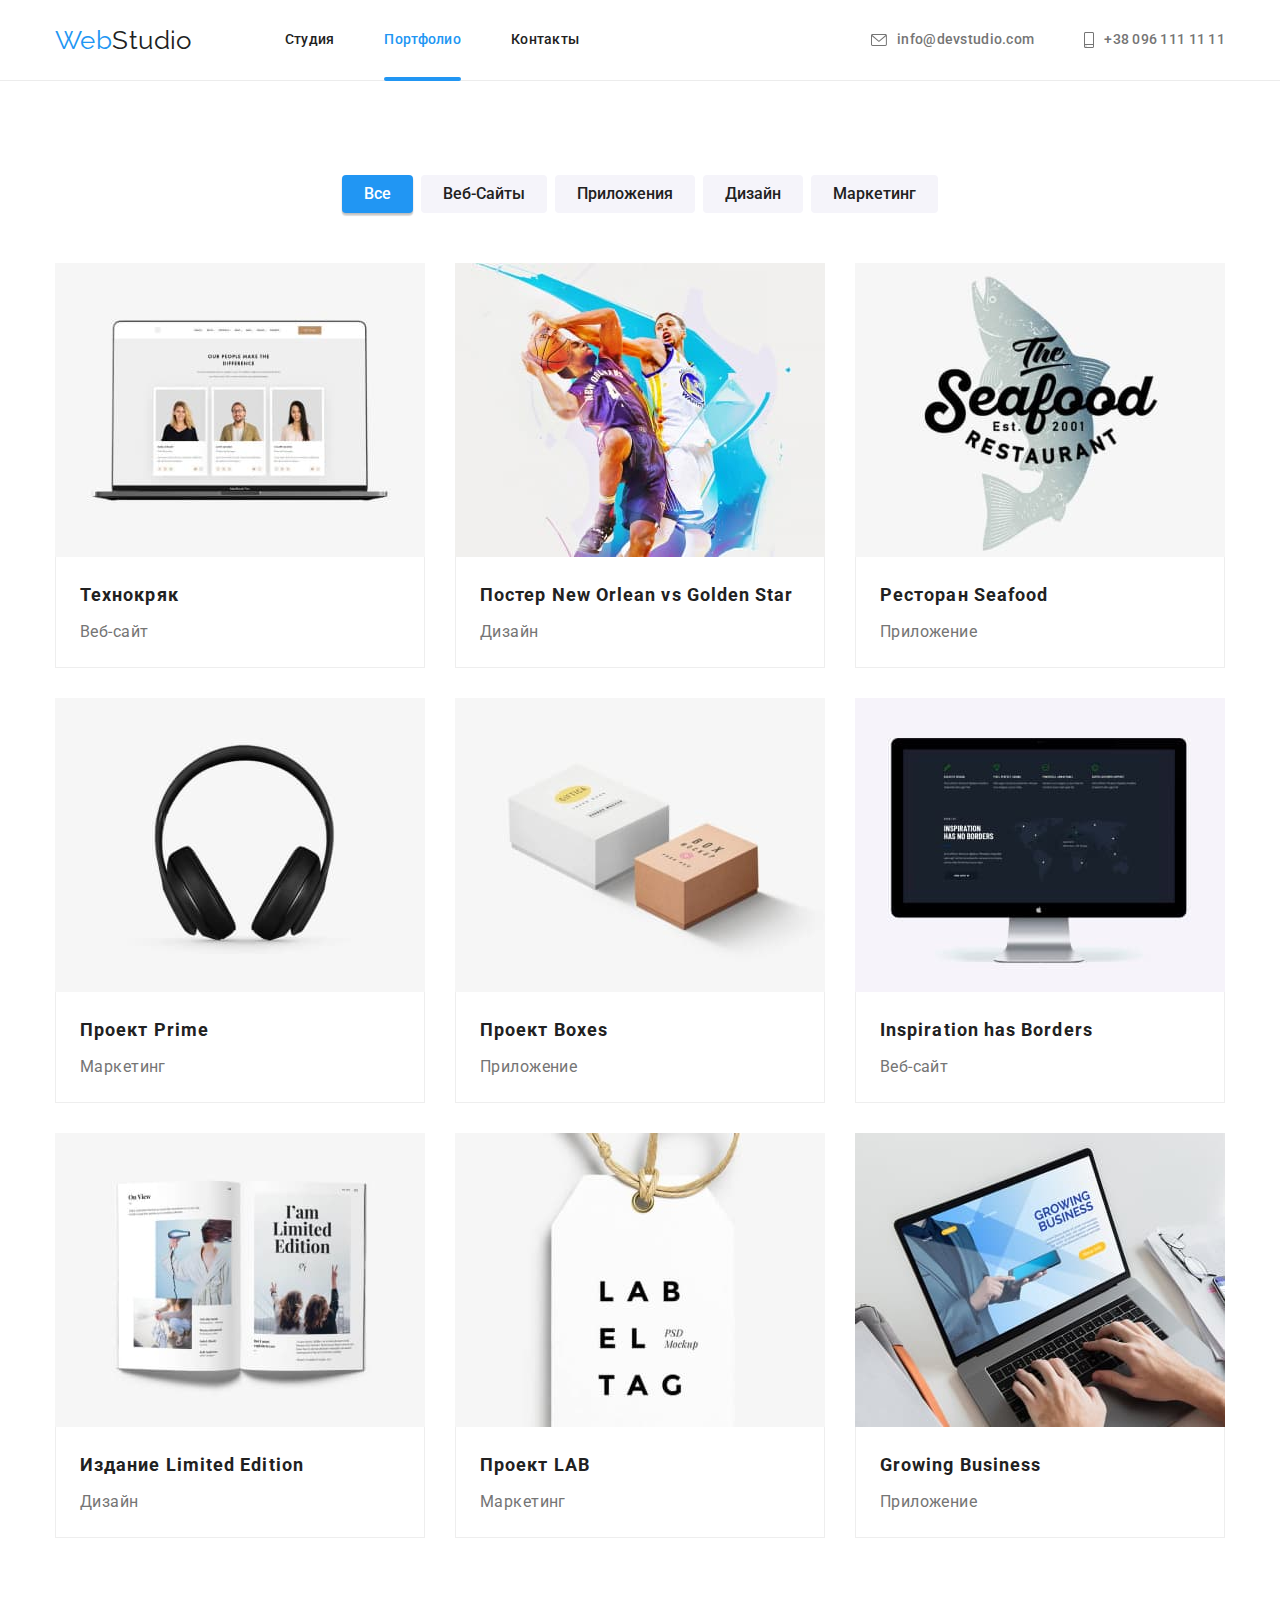
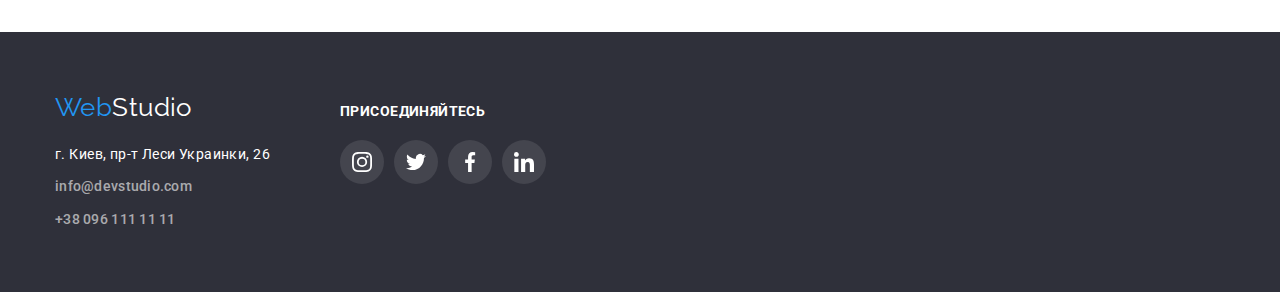
==== portfolio.html @ c3dfde29 "Adds repository" ====
<!DOCTYPE html>
<html lang="ru">
<head>
  <meta charset="UTF-8">
  <meta http-equiv="X-UA-Compatible" content="IE=edge">
  <meta name="viewport" content="width=device-width, initial-scale=1.0">
  <link href="https://fonts.googleapis.com/css2?family=Raleway:wght@700&family=Roboto:wght@400;500;700;900&display=swap" rel="stylesheet">
  <link rel="stylesheet" href="./css/modern-normalize.css">
  <link rel="stylesheet" href="./css/style.css">
  <title>Portfolio</title>
</head>
<body>
  <header class="header">
    <div class="container head-wrapper">
      <nav class="site-nav">
        <a lang="en" class="logo" href="./index.html"><span>Web</span>Studio</a>
        <ul class="site-menu">
          <li class="menu-item">
            <a class="menu-link" href="./index.html">Студия</a>
          </li>
          <li class="menu-item">
            <a class="menu-link current" href="./portfolio.html">Портфолио</a>
          </li>
          <li class="menu-item">
            <a class="menu-link" href="#">Контакты</a>
          </li>
        </ul>
      </nav>
      <ul class="contacts">
        <li class="contacts-item">
          <a class="contacts-link" href="mailto:info@devstudio.com">
            <svg class="icon" width="16" height="12">
              <use href="./images/icons.svg#icon-envelope"></use>
            </svg>
            info@devstudio.com</a>
        </li>
        <li class="contacts-item">
          <a class="contacts-link" href="tel:+380961111111">
            <svg class="icon" width="10" height="16">
              <use href="./images/icons.svg#icon-smartphone"></use>
            </svg>
            +38 096 111 11 11</a>
        </li>
      </ul>
    </div>
  </header>
  <main>
    <section class="section">
      <div class="container">
        <h1 class="visually-hidden">Портфолио</h1>
        <ul class="portfolio-filter">
          <li class="filter-item">
            <button class="button current" type="button">Все</button>
          </li>
          <li class="filter-item">
            <button class="button" type="button">Веб-Сайты</button>
          </li>
          <li class="filter-item">
            <button class="button" type="button">Приложения</button>
          </li>
          <li class="filter-item">
            <button class="button" type="button">Дизайн</button>
          </li>
          <li class="filter-item">
            <button class="button" type="button">Маркетинг</button>
          </li>
        </ul>
        <ul class="portfolio-list">
          <li class="portfolio-item">
            <a href="#">
              <div class="img-wrapper">
                <img 
                  src="./images/notebook.jpg"
                  class="img"
                  alt="Технокряк"
                  width="370"
                  height="294">
                <div class="din-overlay">
                  Технокряк это современная площадка распространения коронавируса. Компании используют эту платформу для цифрового шпионажа и атак на защищённые сервера конкурентов.
                </div>
              </div>
            </a>
            <div class="description-wrapper">
              <h2 class="title project-name">Технокряк</h2>
              <p class="project-description">Веб-сайт</p>
              
            </div>
          </li>
          <li class="portfolio-item">
            <a href="#">
              <div class="img-wrapper">
                <img 
                  src="./images/basketball.jpg" 
                  class="img"
                  alt="Постер New Orlean vs Golden Star"
                  width="370"
                  height="294">
                <div class="din-overlay">
                  Технокряк это современная площадка распространения коронавируса. Компании используют эту платформу для цифрового шпионажа и атак на защищённые сервера конкурентов.
                </div>
              </div>
            </a>
            <div class="description-wrapper">
              <h2 class="title project-name">Постер New Orlean vs Golden Star</h2>
              <p class="project-description">Дизайн</p>
            </div>
          </li>
          <li class="portfolio-item">
            <a href="#">
              <div class="img-wrapper">
                <img 
                  src="./images/seafood.jpg"
                  class="img"
                  alt="Ресторан Seafood"
                  width="370"
                  height="294">
                <div class="din-overlay">
                  Технокряк это современная площадка распространения коронавируса. Компании используют эту платформу для цифрового шпионажа и атак на защищённые сервера конкурентов.
                </div>
              </div>
            </a>
            <div class="description-wrapper">
              <h2 class="title project-name">Ресторан Seafood</h2>
              <p class="project-description">Приложение</p>
            </div>
          </li>
          <li class="portfolio-item">
            <a href="#">
              <div class="img-wrapper">
                <img 
                  src="./images/headphones.jpg"
                  class="img"
                  alt="Проект Prime"
                  width="370"
                  height="294">
                <div class="din-overlay">
                  Технокряк это современная площадка распространения коронавируса. Компании используют эту платформу для цифрового шпионажа и атак на защищённые сервера конкурентов.
                </div>
              </div>
            </a>
            <div class="description-wrapper">
              <h2 class="title project-name">Проект Prime</h2>
              <p class="project-description">Маркетинг</p>
            </div>
          </li>
          <li class="portfolio-item">
            <a href="#">
              <div class="img-wrapper">
                <img 
                  src="./images/boxes.jpg"
                  class="img"
                  alt="Проект Boxes"
                  width="370"
                  height="294">
                <div class="din-overlay">
                  Технокряк это современная площадка распространения коронавируса. Компании используют эту платформу для цифрового шпионажа и атак на защищённые сервера конкурентов.
                </div>
              </div>
            </a>
            <div class="description-wrapper">
              <h2 class="title project-name">Проект Boxes</h2>
              <p class="project-description">Приложение</p>
            </div>
          </li>
          <li class="portfolio-item">
            <a href="#">
              <div class="img-wrapper">
                <img 
                  src="./images/monitor.jpg"
                  class="img"
                  alt="Inspiration has Borders"
                  width="370"
                  height="294">
                <div class="din-overlay">
                  Технокряк это современная площадка распространения коронавируса. Компании используют эту платформу для цифрового шпионажа и атак на защищённые сервера конкурентов.
                </div>
              </div>
            </a>
            <div class="description-wrapper">
              <h2 class="title project-name">Inspiration has Borders</h2>
              <p class="project-description">Веб-сайт</p>
            </div>
          </li>
          <li class="portfolio-item">
            <a href="#">
              <div class="img-wrapper">
                <img 
                  src="./images/magazine.jpg"
                  class="img" 
                  alt="Издание Limited Edition"
                  width="370"
                  height="294">
                <div class="din-overlay">
                  Технокряк это современная площадка распространения коронавируса. Компании используют эту платформу для цифрового шпионажа и атак на защищённые сервера конкурентов.
                </div>
              </div>
            </a>
            <div class="description-wrapper">
              <h2 class="title project-name">Издание Limited Edition</h2>
              <p class="project-description">Дизайн</p>
            </div>
          </li>
          <li class="portfolio-item">
            <a href="#">
              <div class="img-wrapper">
                <img 
                  src="./images/lab.jpg"
                  class="img"
                  alt="Проект LAB"
                  width="370"
                  height="294">
                <div class="din-overlay">
                  Технокряк это современная площадка распространения коронавируса. Компании используют эту платформу для цифрового шпионажа и атак на защищённые сервера конкурентов.
                </div> 
              </div>  
            </a>
            <div class="description-wrapper">
              <h2 class="title project-name">Проект LAB</h2>
              <p class="project-description">Маркетинг</p>
            </div>
          </li>
          <li class="portfolio-item">
            <a href="#">
              <div class="img-wrapper">
                <img 
                  src="./images/growing_business.jpg"
                  class="img"
                  alt="Growing Business"
                  width="370"
                  height="294">
                <div class="din-overlay">
                  Технокряк это современная площадка распространения коронавируса. Компании используют эту платформу для цифрового шпионажа и атак на защищённые сервера конкурентов.
                </div>
              </div>
            </a>
            <div class="description-wrapper">
              <h2 class="title project-name">Growing Business</h2>
              <p class="project-description">Приложение</p>
            </div>
          </li>
        </ul>
      </div>
    </section>
  </main>
  <footer class="footer">
    <div class="container footer-wrapper">
      <div class="address-wrapper">
        <a lang="en" class="logo" href="./index.html"><span>Web</span>Studio</a>
        <address class="address">
          <p>г. Киев, пр-т Леси Украинки, 26</p>
          <a class="contacts-link" href="mailto:info@devstudio.com">info@devstudio.com</a>
          <br>
          <a class="contacts-link" href="tel:+380961111111">+38 096 111 11 11</a>
        </address>
      </div>
      <div class="social-wrapper">
        <h2 class="title social-title">Присоединяйтесь</h2>
        <ul class="icon-box">
          <li class="icon-item">
            <a href="#" class="icon-link">
              <svg class="icon" width="20" height="20">
                <use href="./images/icons.svg#icon-instagram"></use>
              </svg>
            </a>
          </li>
          <li class="icon-item">
            <a href="#" class="icon-link">
              <svg class="icon" width="20" height="20">
                <use href="./images/icons.svg#icon-twitter"></use>
              </svg>
            </a>
          </li>
          <li class="icon-item">
            <a href="#" class="icon-link">
              <svg class="icon" width="20" height="20">
                <use href="./images/icons.svg#icon-facebook"></use>
              </svg>
            </a>
          </li>
          <li class="icon-item">
            <a href="#" class="icon-link">
              <svg class="icon" width="20" height="20">
                <use href="./images/icons.svg#icon-linkedin"></use>
              </svg>
            </a>
          </li>
        </ul>
      </div>
    </div>
  </footer>
</body>
</html>
---- css/style.css ----
:root {
  --primary-text-color: #757575;
  --contrast-text-color: #FFFFFF;
  --title-text-color: #212121;
  --contacts-text-color: rgba(255, 255, 255, 0.6);
  --accent-text-color: #2196F3;
  --accent-button-background-color: #188CE8;
  --primary-background-color: #FFFFFF;
  --secondary-background-color: #F5F4FA;
  --contrast-background-color: #2F303A;
  --accent-background-color: #2196F3;
}

body {
  font-family: 'Roboto', Tahoma, Geneva, Verdana, sans-serif;
  font-size: 14px;
  line-height: 1.71;
  letter-spacing: 0.03em;
  color: var(--primary-text-color);
  background-color: var(--primary-background-color);
}

h1, h2, h3, p {
  margin-top: 0;
  margin-bottom: 0;
}

ul {
  margin-top: 0;
  margin-bottom: 0;
  padding-left: 0;
  list-style: none;
}

.container {
  margin-right: auto;
  margin-left: auto;
  padding-right: 15px;
  padding-left: 15px;
  width: 1200px;
}

.title {
  font-weight: 700;
  color: var(--title-text-color);
}

.button {
  display: inline-block;
  padding-top: 6px;
  padding-bottom: 6px;
  padding-left: 22px;
  padding-right: 22px;
  border-width: 0;
  border-radius: 4px;
  transition: color 250ms cubic-bezier(0.4, 0, 0.2, 1),
  background-color 250ms cubic-bezier(0.4, 0, 0.2, 1),
  box-shadow 250ms cubic-bezier(0.4, 0, 0.2, 1);
  
  font-family: inherit;
  font-weight: 500;
  font-size: 16px;
  line-height: 1.62;
  cursor: pointer;
  color: var(--title-text-color);
  background-color: var(--secondary-background-color);
}

.button.current,
.button:hover,
.button:focus {
  color: var(--contrast-text-color);
  background-color: var(--accent-background-color);
  box-shadow: 0px 3px 1px rgba(0, 0, 0, 0.1),
  0px 1px 2px rgba(0, 0, 0, 0.08),
  0px 2px 2px rgba(0, 0, 0, 0.12);
}

.img {
  display: block;
}

.visually-hidden {
  position: absolute;
  clip: rect(0 0 0 0);
  width: 1px;
  height: 1px;
  margin: -1px;
}

.icon{
  display: block;

  fill: currentColor;
}

/* Sections */

.section {
  padding-top: 94px;
  padding-bottom: 94px;
}

.section-title {
  margin-bottom: 50px;

  font-size: 36px;
  line-height: 1.17;
  text-align: center;
}

/* Header */

.header {
  border-bottom: 1px solid #ECECEC;
}

.head-wrapper{
  display: flex;
  align-items: center;
}

.site-nav {
  display: flex;
  align-items: center;
}

/* Logo */

.logo {
  font-family: 'Raleway', Tahoma, Geneva, Verdana, sans-serif;
  font-size: 26px;
  line-height: 1.19;
  color: var(--title-text-color);
  text-decoration: none;
}

.logo>span {
  color: var(--accent-text-color);
}

/* Menu */

.site-menu {
  display: flex;
  margin-left: 93px;
}

.menu-item {
  position: relative;
}

.menu-item:not(:last-child) {
  margin-right: 50px;
}

.menu-link {
  display: block;
  padding-top: 32px;
  padding-bottom: 32px;
  transition: color 250ms cubic-bezier(0.4, 0, 0.2, 1);
  
  font-weight: 500;
  line-height: 1.14;
  letter-spacing: 0.02em;
  color: var(--title-text-color);
  text-decoration: none;
}

.menu-link.current,
.menu-link:hover,
.menu-link:focus {
  color: var(--accent-text-color);
}

.menu-link.current::after {
  content: '';
  position: absolute;
  left: 0;
  bottom: -1px;
  height: 4px;
  width: 100%;
  background-color: var(--accent-background-color);
  border-radius: 2px;
}

/* Contacts */

.contacts {
  display: flex;
  margin-left: auto;
}

.contacts-link {
  display: flex;
  align-items: center;
  transition: color 250ms cubic-bezier(0.4, 0, 0.2, 1);
  
  font-weight: 500;
  line-height: 1.14;
  letter-spacing: 0.02em;
  text-decoration: none;
  color: inherit;
}

.contacts-link>.icon {
  margin-right: 10px;
}

.contacts-item + .contacts-item {
  margin-left: 50px;
}

.address>.contacts-link:hover,
.address>.contacts-link:focus,
.contacts-link:hover,
.contacts-link:focus {
  color: var(--accent-text-color);
}

/* Hero */

.hero {
  width: 1600px;
  margin: auto;
  padding-top: 200px;
  padding-bottom: 200px;
  background-color: var(--contrast-background-color);
  background-image: linear-gradient(to right, rgba(47, 48, 58, 0.4), rgba(47, 48, 58, 0.4)), url(../images/hero-img.jpg);
  background-size: cover;
  background-position: center;
  text-align: center;
}

.hero-title {
  margin-left: auto;
  margin-right: auto;
  margin-bottom: 30px;

  width: 696px;
  font-weight: 900;
  font-size: 44px;
  line-height: 1.36;
  text-align: center;
  letter-spacing: 0.06em;
  text-transform: uppercase;
  color: var(--contrast-text-color);
}

.hero-button {
  padding-top: 10px;
  padding-bottom: 10px;
  padding-left: 32px;
  padding-right: 32px;
  transition: background-color 250ms cubic-bezier(0.4, 0, 0.2, 1);
      
  font-weight: 700;
  font-size: 16px;
  line-height: 1.87;
  text-align: center;
  letter-spacing: 0.06em;
  color: var(--contrast-text-color);
  background-color: var(--accent-background-color);
}

.hero-button:hover,
.hero-button:focus {
  background-color: var(--accent-button-background-color);
}

/* Features */

.section-features {
  padding-top: 94px;
}

.features {
  display: flex;
}

.features-item {
  width: 270px;
}

.features-icon {
  display: flex;
  height: 120px;
  justify-content: center;
  align-items: center;
  background-color: var(--secondary-background-color);
  border-radius: 4px;
  margin-bottom: 30px;
}

.features-item:not(:last-child) {
  margin-right: 30px;
}

.feature-title {
  margin-bottom: 10px;  

  font-size: inherit;
  line-height: 1.14;
  text-transform: uppercase;
}

/* Occupation */

.occupation {
  display: flex;
  justify-content: space-between;
}

.occupation-item {
  position: relative;
}

.stat-overlay {
  position: absolute;
  left: 0;
  bottom: 0;

  width: 100%;
  padding-top: 27px;
  padding-bottom: 27px;
  
  text-align: center;
  line-height: 1.14;
  text-transform: uppercase;
  color: var(--contrast-text-color);
  background-color: rgba(47, 48, 58, 0.8);
  font-weight: 700;
}

/* Section Team */

.team {
  background-color: var(--secondary-background-color);
}

.team-list {
  display: flex;
  justify-content: space-between;
}

.team-item {
  border-radius: 0px 0px 4px 4px;

  text-align: center;
  background-color: var(--primary-background-color);
  box-shadow: 0px 1px 3px rgba(0, 0, 0, 0.12),
  0px 1px 1px rgba(0, 0, 0, 0.14),
  0px 2px 1px rgba(0, 0, 0, 0.2);
}

.employee-wrapper {
  padding: 30px 32px;  
}

.employee-name {
  margin-bottom: 10px;
  
  font-weight: 500;
  font-size: 16px;
  line-height: 1.19;
}

.employee-position {
  margin-bottom: 16px;

  font-size: 16px;
  line-height: 1.18;
}

.icon-box{
  display: flex;
}

.icon-item:not(:last-child) {
  margin-right: 10px;
}

.icon-link {
  display: block;
  padding: 12px;
  border-radius: 50%;
  transition: color 250ms cubic-bezier(0.4, 0, 0.2, 1),
  background-color 250ms cubic-bezier(0.4, 0, 0.2, 1);
  
  color: #AFB1B8;
}

.icon-link:hover,
.icon-link:focus {
  background-color: var(--accent-background-color);
  color: var(--contrast-text-color);
}

/* Section Clietns */

.clients-list {
  display: flex;
  justify-content: center;
}

.clients-item:not(:last-child) {
  margin-right: 30px;
}

.clients-item>.icon-link {
  padding: 15px 31px;
  border: 1px solid #AFB1B8;
  border-radius: 4px;
  transition: color 250ms cubic-bezier(0.4, 0, 0.2, 1),
  background-color 250ms cubic-bezier(0.4, 0, 0.2, 1),
  border-color 250ms cubic-bezier(0.4, 0, 0.2, 1);
}

.clients-item>.icon-link:hover,
.clients-item>.icon-link:focus {
  color: var(--accent-text-color);
  background-color: var(--primary-background-color);
  border-color: var(--accent-background-color);
}

/* Portfolio */

.portfolio-filter {
  display: flex;
  justify-content: center;
  margin-bottom: 50px;
}

.filter-item:not(:last-child) {
  margin-right: 8px;
}

.portfolio-list {
  display: flex;
  flex-wrap: wrap;
}

.portfolio-item {
  width: calc((100% - 60px)/3);
  margin-right: 30px;
  margin-bottom: 30px;
  transition: box-shadow 250ms cubic-bezier(0.4, 0, 0.2, 1);
}

.portfolio-item:nth-child(3n) {
  margin-right: 0;
}

.portfolio-item:nth-last-child(-n + 3) {
  margin-bottom: 0;
}

.img-wrapper {
  position: relative;
  overflow: hidden;
}

.din-overlay {
  position: absolute;
  top: 0;
  left: 0;
  width: 100%;
  height: 100%;
  transform: translateY(100%);
  transition: transform 250ms cubic-bezier(0.4, 0, 0.2, 1);
  
  padding: 63px 24px;

  font-size: 18px;
  line-height: 1.56;
  color: var(--contrast-text-color);
  background-color: rgba(33, 150, 243, 0.9);
}

.portfolio-item:hover .din-overlay {
  transform: translateY(0);
}

.portfolio-item:hover,
.portfolio-item:focus {
  box-shadow: 0px 1px 1px rgba(0, 0, 0, 0.12),
  0px 4px 4px rgba(0, 0, 0, 0.06),
  1px 4px 6px rgba(0, 0, 0, 0.16);
}

.description-wrapper {
  padding: 20px 24px;
  border: 1px solid #EEEEEE;
  border-top: none;
}

.project-name {
  margin-bottom: 4px;
  
  font-size: 18px;
  line-height: 2;
  letter-spacing: 0.06em;
}

.project-description {
  font-size: 16px;
  line-height: 1.87;
}

/* Footer */

.footer {
  padding-top: 60px;
  padding-bottom: 60px;
  background-color: var(--contrast-background-color);
}

.footer-wrapper {
  display: flex;
}

.footer .logo {
  display: inline-block;
  padding-bottom: 20px;

  color: var(--contrast-text-color);
}

.address {
  font-style: normal;
  color: var(--contrast-text-color);
}

.address>.contacts-link{
  display: inline-block;
  margin-top: 9px;
  transition: color 250ms cubic-bezier(0.4, 0, 0.2, 1);
  
  line-height: 1.71;
  color: var(--contacts-text-color);
}

.address-wrapper {
  margin-right: 70px;
}

.social-wrapper {
  padding-top: 12px;
}

.social-title {
  margin-bottom: 20px;
  
  font-size: 14px;
  line-height: 1.14;
  color: var(--contrast-text-color);
  text-transform: uppercase;
}

.footer .icon-link {
  transition: background-color 250ms cubic-bezier(0.4, 0, 0.2, 1);
  
  background-color: rgba(255, 255, 255, 0.1);
  color: var(--contrast-text-color);
}

.footer .icon-link:hover,
.footer .icon-link:focus{
  background-color: var(--accent-background-color);
}

/* Modal */

.backdrop {
  position: fixed;
  top: 0;
  bottom: 0;
  width: 100%;
  height: 100%;
  transition: opacity 250ms cubic-bezier(0.4, 0, 0.2, 1),
  visibility 250ms cubic-bezier(0.4, 0, 0.2, 1);

  background-color: rgba(0, 0, 0, 0.2);
  opacity: 1;
}

.is-hidden {
  opacity: 0;
  pointer-events: none;
  visibility: hidden;
}

.backdrop.is-hidden .modal {
  transform: translate(-50%, -50%) scale(0.5);
}

.modal {
  position: absolute;
  top: 50%;
  left: 50%;
  transform: translate(-50%, -50%) scale(1);
  transition: transform 250ms cubic-bezier(0.4, 0, 0.2, 1);

  width: 528px;
  height: 536px;
  background-color: var(--primary-background-color);
  box-shadow: 0px 1px 3px rgba(0, 0, 0, 0.12),
  0px 1px 1px rgba(0, 0, 0, 0.14),
  0px 2px 1px rgba(0, 0, 0, 0.2);
  border-radius: 4px;
}

.modal-button {
  position: absolute;
  top: 8px;
  right: 8px;

  padding: 5px;
  background-color: var(--contrast-text-color);
  border: 1px solid rgba(0, 0, 0, 0.1);
  border-radius: 50%;
  cursor: pointer;

  color: #000;
}
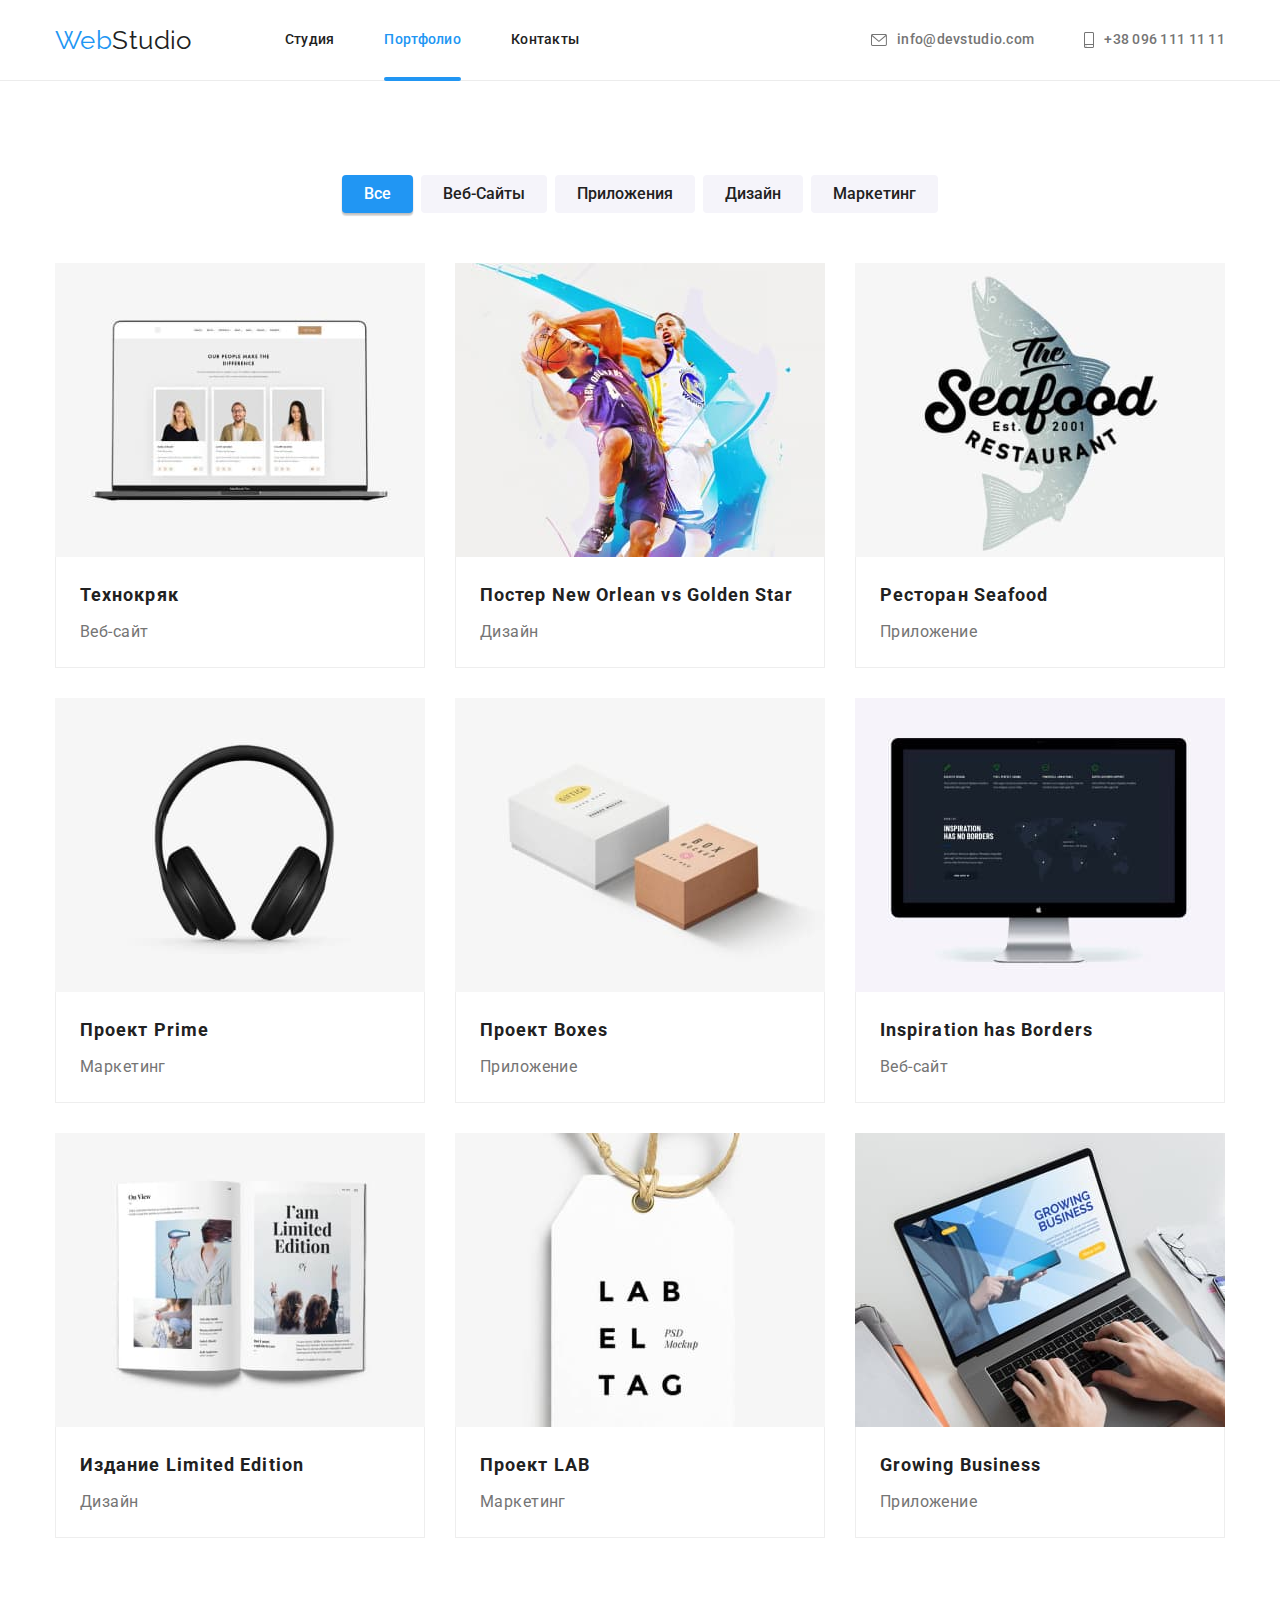
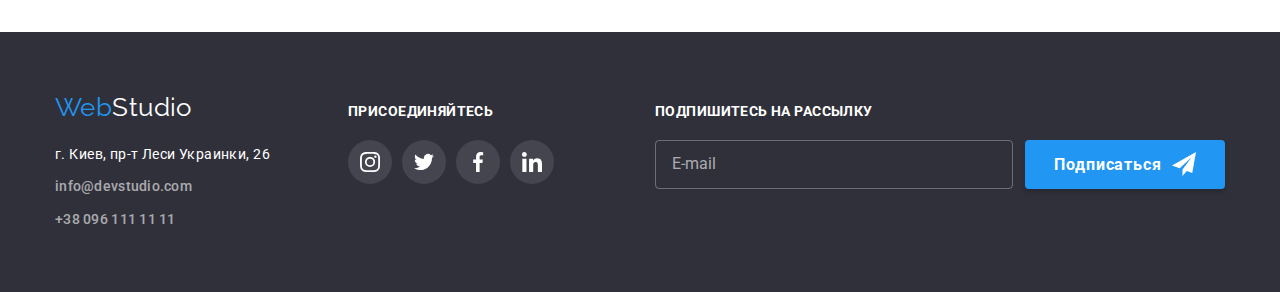
==== commit 725876f6: "Adds forms" ====
--- a/portfolio.html
+++ b/portfolio.html
@@ -1,292 +1,335 @@
 <!DOCTYPE html>
 <html lang="ru">
-<head>
-  <meta charset="UTF-8">
-  <meta http-equiv="X-UA-Compatible" content="IE=edge">
-  <meta name="viewport" content="width=device-width, initial-scale=1.0">
-  <link href="https://fonts.googleapis.com/css2?family=Raleway:wght@700&family=Roboto:wght@400;500;700;900&display=swap" rel="stylesheet">
-  <link rel="stylesheet" href="./css/modern-normalize.css">
-  <link rel="stylesheet" href="./css/style.css">
-  <title>Portfolio</title>
-</head>
-<body>
-  <header class="header">
-    <div class="container head-wrapper">
-      <nav class="site-nav">
-        <a lang="en" class="logo" href="./index.html"><span>Web</span>Studio</a>
-        <ul class="site-menu">
-          <li class="menu-item">
-            <a class="menu-link" href="./index.html">Студия</a>
+  <head>
+    <meta charset="UTF-8" />
+    <meta http-equiv="X-UA-Compatible" content="IE=edge" />
+    <meta name="viewport" content="width=device-width, initial-scale=1.0" />
+    <link
+      href="https://fonts.googleapis.com/css2?family=Raleway:wght@700&family=Roboto:wght@400;500;700;900&display=swap"
+      rel="stylesheet"
+    />
+    <link rel="stylesheet" href="./css/modern-normalize.css" />
+    <link rel="stylesheet" href="./css/style.css" />
+    <title>Portfolio</title>
+  </head>
+  <body>
+    <header class="header">
+      <div class="container head-wrapper">
+        <nav class="site-nav">
+          <a lang="en" class="logo" href="./index.html"><span>Web</span>Studio</a>
+          <ul class="site-menu">
+            <li class="menu-item">
+              <a class="menu-link" href="./index.html">Студия</a>
+            </li>
+            <li class="menu-item">
+              <a class="menu-link current" href="./portfolio.html">Портфолио</a>
+            </li>
+            <li class="menu-item">
+              <a class="menu-link" href="#">Контакты</a>
+            </li>
+          </ul>
+        </nav>
+        <ul class="contacts">
+          <li class="contacts-item">
+            <a class="contacts-link" href="mailto:info@devstudio.com">
+              <svg class="icon" width="16" height="12">
+                <use href="./images/icons.svg#icon-envelope"></use>
+              </svg>
+              info@devstudio.com</a
+            >
           </li>
-          <li class="menu-item">
-            <a class="menu-link current" href="./portfolio.html">Портфолио</a>
-          </li>
-          <li class="menu-item">
-            <a class="menu-link" href="#">Контакты</a>
-          </li>
-        </ul>
-      </nav>
-      <ul class="contacts">
-        <li class="contacts-item">
-          <a class="contacts-link" href="mailto:info@devstudio.com">
-            <svg class="icon" width="16" height="12">
-              <use href="./images/icons.svg#icon-envelope"></use>
-            </svg>
-            info@devstudio.com</a>
-        </li>
-        <li class="contacts-item">
-          <a class="contacts-link" href="tel:+380961111111">
-            <svg class="icon" width="10" height="16">
-              <use href="./images/icons.svg#icon-smartphone"></use>
-            </svg>
-            +38 096 111 11 11</a>
-        </li>
-      </ul>
-    </div>
-  </header>
-  <main>
-    <section class="section">
-      <div class="container">
-        <h1 class="visually-hidden">Портфолио</h1>
-        <ul class="portfolio-filter">
-          <li class="filter-item">
-            <button class="button current" type="button">Все</button>
-          </li>
-          <li class="filter-item">
-            <button class="button" type="button">Веб-Сайты</button>
-          </li>
-          <li class="filter-item">
-            <button class="button" type="button">Приложения</button>
-          </li>
-          <li class="filter-item">
-            <button class="button" type="button">Дизайн</button>
-          </li>
-          <li class="filter-item">
-            <button class="button" type="button">Маркетинг</button>
-          </li>
-        </ul>
-        <ul class="portfolio-list">
-          <li class="portfolio-item">
-            <a href="#">
-              <div class="img-wrapper">
-                <img 
-                  src="./images/notebook.jpg"
-                  class="img"
-                  alt="Технокряк"
-                  width="370"
-                  height="294">
-                <div class="din-overlay">
-                  Технокряк это современная площадка распространения коронавируса. Компании используют эту платформу для цифрового шпионажа и атак на защищённые сервера конкурентов.
-                </div>
-              </div>
-            </a>
-            <div class="description-wrapper">
-              <h2 class="title project-name">Технокряк</h2>
-              <p class="project-description">Веб-сайт</p>
-              
-            </div>
-          </li>
-          <li class="portfolio-item">
-            <a href="#">
-              <div class="img-wrapper">
-                <img 
-                  src="./images/basketball.jpg" 
-                  class="img"
-                  alt="Постер New Orlean vs Golden Star"
-                  width="370"
-                  height="294">
-                <div class="din-overlay">
-                  Технокряк это современная площадка распространения коронавируса. Компании используют эту платформу для цифрового шпионажа и атак на защищённые сервера конкурентов.
-                </div>
-              </div>
-            </a>
-            <div class="description-wrapper">
-              <h2 class="title project-name">Постер New Orlean vs Golden Star</h2>
-              <p class="project-description">Дизайн</p>
-            </div>
-          </li>
-          <li class="portfolio-item">
-            <a href="#">
-              <div class="img-wrapper">
-                <img 
-                  src="./images/seafood.jpg"
-                  class="img"
-                  alt="Ресторан Seafood"
-                  width="370"
-                  height="294">
-                <div class="din-overlay">
-                  Технокряк это современная площадка распространения коронавируса. Компании используют эту платформу для цифрового шпионажа и атак на защищённые сервера конкурентов.
-                </div>
-              </div>
-            </a>
-            <div class="description-wrapper">
-              <h2 class="title project-name">Ресторан Seafood</h2>
-              <p class="project-description">Приложение</p>
-            </div>
-          </li>
-          <li class="portfolio-item">
-            <a href="#">
-              <div class="img-wrapper">
-                <img 
-                  src="./images/headphones.jpg"
-                  class="img"
-                  alt="Проект Prime"
-                  width="370"
-                  height="294">
-                <div class="din-overlay">
-                  Технокряк это современная площадка распространения коронавируса. Компании используют эту платформу для цифрового шпионажа и атак на защищённые сервера конкурентов.
-                </div>
-              </div>
-            </a>
-            <div class="description-wrapper">
-              <h2 class="title project-name">Проект Prime</h2>
-              <p class="project-description">Маркетинг</p>
-            </div>
-          </li>
-          <li class="portfolio-item">
-            <a href="#">
-              <div class="img-wrapper">
-                <img 
-                  src="./images/boxes.jpg"
-                  class="img"
-                  alt="Проект Boxes"
-                  width="370"
-                  height="294">
-                <div class="din-overlay">
-                  Технокряк это современная площадка распространения коронавируса. Компании используют эту платформу для цифрового шпионажа и атак на защищённые сервера конкурентов.
-                </div>
-              </div>
-            </a>
-            <div class="description-wrapper">
-              <h2 class="title project-name">Проект Boxes</h2>
-              <p class="project-description">Приложение</p>
-            </div>
-          </li>
-          <li class="portfolio-item">
-            <a href="#">
-              <div class="img-wrapper">
-                <img 
-                  src="./images/monitor.jpg"
-                  class="img"
-                  alt="Inspiration has Borders"
-                  width="370"
-                  height="294">
-                <div class="din-overlay">
-                  Технокряк это современная площадка распространения коронавируса. Компании используют эту платформу для цифрового шпионажа и атак на защищённые сервера конкурентов.
-                </div>
-              </div>
-            </a>
-            <div class="description-wrapper">
-              <h2 class="title project-name">Inspiration has Borders</h2>
-              <p class="project-description">Веб-сайт</p>
-            </div>
-          </li>
-          <li class="portfolio-item">
-            <a href="#">
-              <div class="img-wrapper">
-                <img 
-                  src="./images/magazine.jpg"
-                  class="img" 
-                  alt="Издание Limited Edition"
-                  width="370"
-                  height="294">
-                <div class="din-overlay">
-                  Технокряк это современная площадка распространения коронавируса. Компании используют эту платформу для цифрового шпионажа и атак на защищённые сервера конкурентов.
-                </div>
-              </div>
-            </a>
-            <div class="description-wrapper">
-              <h2 class="title project-name">Издание Limited Edition</h2>
-              <p class="project-description">Дизайн</p>
-            </div>
-          </li>
-          <li class="portfolio-item">
-            <a href="#">
-              <div class="img-wrapper">
-                <img 
-                  src="./images/lab.jpg"
-                  class="img"
-                  alt="Проект LAB"
-                  width="370"
-                  height="294">
-                <div class="din-overlay">
-                  Технокряк это современная площадка распространения коронавируса. Компании используют эту платформу для цифрового шпионажа и атак на защищённые сервера конкурентов.
-                </div> 
-              </div>  
-            </a>
-            <div class="description-wrapper">
-              <h2 class="title project-name">Проект LAB</h2>
-              <p class="project-description">Маркетинг</p>
-            </div>
-          </li>
-          <li class="portfolio-item">
-            <a href="#">
-              <div class="img-wrapper">
-                <img 
-                  src="./images/growing_business.jpg"
-                  class="img"
-                  alt="Growing Business"
-                  width="370"
-                  height="294">
-                <div class="din-overlay">
-                  Технокряк это современная площадка распространения коронавируса. Компании используют эту платформу для цифрового шпионажа и атак на защищённые сервера конкурентов.
-                </div>
-              </div>
-            </a>
-            <div class="description-wrapper">
-              <h2 class="title project-name">Growing Business</h2>
-              <p class="project-description">Приложение</p>
-            </div>
+          <li class="contacts-item">
+            <a class="contacts-link" href="tel:+380961111111">
+              <svg class="icon" width="10" height="16">
+                <use href="./images/icons.svg#icon-smartphone"></use>
+              </svg>
+              +38 096 111 11 11</a
+            >
           </li>
         </ul>
       </div>
-    </section>
-  </main>
-  <footer class="footer">
-    <div class="container footer-wrapper">
-      <div class="address-wrapper">
-        <a lang="en" class="logo" href="./index.html"><span>Web</span>Studio</a>
-        <address class="address">
-          <p>г. Киев, пр-т Леси Украинки, 26</p>
-          <a class="contacts-link" href="mailto:info@devstudio.com">info@devstudio.com</a>
-          <br>
-          <a class="contacts-link" href="tel:+380961111111">+38 096 111 11 11</a>
-        </address>
+    </header>
+    <main>
+      <section class="section">
+        <div class="container">
+          <h1 class="visually-hidden">Портфолио</h1>
+          <ul class="portfolio-filter">
+            <li class="filter-item">
+              <button class="button current" type="button">Все</button>
+            </li>
+            <li class="filter-item">
+              <button class="button" type="button">Веб-Сайты</button>
+            </li>
+            <li class="filter-item">
+              <button class="button" type="button">Приложения</button>
+            </li>
+            <li class="filter-item">
+              <button class="button" type="button">Дизайн</button>
+            </li>
+            <li class="filter-item">
+              <button class="button" type="button">Маркетинг</button>
+            </li>
+          </ul>
+          <ul class="portfolio-list">
+            <li class="portfolio-item">
+              <a href="#">
+                <div class="img-wrapper">
+                  <img
+                    src="./images/notebook.jpg"
+                    class="img"
+                    alt="Технокряк"
+                    width="370"
+                    height="294"
+                  />
+                  <div class="din-overlay">
+                    Технокряк это современная площадка распространения коронавируса. Компании
+                    используют эту платформу для цифрового шпионажа и атак на защищённые сервера
+                    конкурентов.
+                  </div>
+                </div>
+              </a>
+              <div class="description-wrapper">
+                <h2 class="title project-name">Технокряк</h2>
+                <p class="project-description">Веб-сайт</p>
+              </div>
+            </li>
+            <li class="portfolio-item">
+              <a href="#">
+                <div class="img-wrapper">
+                  <img
+                    src="./images/basketball.jpg"
+                    class="img"
+                    alt="Постер New Orlean vs Golden Star"
+                    width="370"
+                    height="294"
+                  />
+                  <div class="din-overlay">
+                    Технокряк это современная площадка распространения коронавируса. Компании
+                    используют эту платформу для цифрового шпионажа и атак на защищённые сервера
+                    конкурентов.
+                  </div>
+                </div>
+              </a>
+              <div class="description-wrapper">
+                <h2 class="title project-name">Постер New Orlean vs Golden Star</h2>
+                <p class="project-description">Дизайн</p>
+              </div>
+            </li>
+            <li class="portfolio-item">
+              <a href="#">
+                <div class="img-wrapper">
+                  <img
+                    src="./images/seafood.jpg"
+                    class="img"
+                    alt="Ресторан Seafood"
+                    width="370"
+                    height="294"
+                  />
+                  <div class="din-overlay">
+                    Технокряк это современная площадка распространения коронавируса. Компании
+                    используют эту платформу для цифрового шпионажа и атак на защищённые сервера
+                    конкурентов.
+                  </div>
+                </div>
+              </a>
+              <div class="description-wrapper">
+                <h2 class="title project-name">Ресторан Seafood</h2>
+                <p class="project-description">Приложение</p>
+              </div>
+            </li>
+            <li class="portfolio-item">
+              <a href="#">
+                <div class="img-wrapper">
+                  <img
+                    src="./images/headphones.jpg"
+                    class="img"
+                    alt="Проект Prime"
+                    width="370"
+                    height="294"
+                  />
+                  <div class="din-overlay">
+                    Технокряк это современная площадка распространения коронавируса. Компании
+                    используют эту платформу для цифрового шпионажа и атак на защищённые сервера
+                    конкурентов.
+                  </div>
+                </div>
+              </a>
+              <div class="description-wrapper">
+                <h2 class="title project-name">Проект Prime</h2>
+                <p class="project-description">Маркетинг</p>
+              </div>
+            </li>
+            <li class="portfolio-item">
+              <a href="#">
+                <div class="img-wrapper">
+                  <img
+                    src="./images/boxes.jpg"
+                    class="img"
+                    alt="Проект Boxes"
+                    width="370"
+                    height="294"
+                  />
+                  <div class="din-overlay">
+                    Технокряк это современная площадка распространения коронавируса. Компании
+                    используют эту платформу для цифрового шпионажа и атак на защищённые сервера
+                    конкурентов.
+                  </div>
+                </div>
+              </a>
+              <div class="description-wrapper">
+                <h2 class="title project-name">Проект Boxes</h2>
+                <p class="project-description">Приложение</p>
+              </div>
+            </li>
+            <li class="portfolio-item">
+              <a href="#">
+                <div class="img-wrapper">
+                  <img
+                    src="./images/monitor.jpg"
+                    class="img"
+                    alt="Inspiration has Borders"
+                    width="370"
+                    height="294"
+                  />
+                  <div class="din-overlay">
+                    Технокряк это современная площадка распространения коронавируса. Компании
+                    используют эту платформу для цифрового шпионажа и атак на защищённые сервера
+                    конкурентов.
+                  </div>
+                </div>
+              </a>
+              <div class="description-wrapper">
+                <h2 class="title project-name">Inspiration has Borders</h2>
+                <p class="project-description">Веб-сайт</p>
+              </div>
+            </li>
+            <li class="portfolio-item">
+              <a href="#">
+                <div class="img-wrapper">
+                  <img
+                    src="./images/magazine.jpg"
+                    class="img"
+                    alt="Издание Limited Edition"
+                    width="370"
+                    height="294"
+                  />
+                  <div class="din-overlay">
+                    Технокряк это современная площадка распространения коронавируса. Компании
+                    используют эту платформу для цифрового шпионажа и атак на защищённые сервера
+                    конкурентов.
+                  </div>
+                </div>
+              </a>
+              <div class="description-wrapper">
+                <h2 class="title project-name">Издание Limited Edition</h2>
+                <p class="project-description">Дизайн</p>
+              </div>
+            </li>
+            <li class="portfolio-item">
+              <a href="#">
+                <div class="img-wrapper">
+                  <img
+                    src="./images/lab.jpg"
+                    class="img"
+                    alt="Проект LAB"
+                    width="370"
+                    height="294"
+                  />
+                  <div class="din-overlay">
+                    Технокряк это современная площадка распространения коронавируса. Компании
+                    используют эту платформу для цифрового шпионажа и атак на защищённые сервера
+                    конкурентов.
+                  </div>
+                </div>
+              </a>
+              <div class="description-wrapper">
+                <h2 class="title project-name">Проект LAB</h2>
+                <p class="project-description">Маркетинг</p>
+              </div>
+            </li>
+            <li class="portfolio-item">
+              <a href="#">
+                <div class="img-wrapper">
+                  <img
+                    src="./images/growing_business.jpg"
+                    class="img"
+                    alt="Growing Business"
+                    width="370"
+                    height="294"
+                  />
+                  <div class="din-overlay">
+                    Технокряк это современная площадка распространения коронавируса. Компании
+                    используют эту платформу для цифрового шпионажа и атак на защищённые сервера
+                    конкурентов.
+                  </div>
+                </div>
+              </a>
+              <div class="description-wrapper">
+                <h2 class="title project-name">Growing Business</h2>
+                <p class="project-description">Приложение</p>
+              </div>
+            </li>
+          </ul>
+        </div>
+      </section>
+    </main>
+    <footer class="footer">
+      <div class="container footer-wrapper">
+        <div class="address-wrapper">
+          <a lang="en" class="logo" href="./index.html"><span>Web</span>Studio</a>
+          <address class="address">
+            <p>г. Киев, пр-т Леси Украинки, 26</p>
+            <a class="contacts-link" href="mailto:info@devstudio.com">info@devstudio.com</a>
+            <br />
+            <a class="contacts-link" href="tel:+380961111111">+38 096 111 11 11</a>
+          </address>
+        </div>
+        <div class="social-wrapper">
+          <h2 class="title social-title">Присоединяйтесь</h2>
+          <ul class="icon-box">
+            <li class="icon-item">
+              <a href="#" class="icon-link">
+                <svg class="icon" width="20" height="20">
+                  <use href="./images/icons.svg#icon-instagram"></use>
+                </svg>
+              </a>
+            </li>
+            <li class="icon-item">
+              <a href="#" class="icon-link">
+                <svg class="icon" width="20" height="20">
+                  <use href="./images/icons.svg#icon-twitter"></use>
+                </svg>
+              </a>
+            </li>
+            <li class="icon-item">
+              <a href="#" class="icon-link">
+                <svg class="icon" width="20" height="20">
+                  <use href="./images/icons.svg#icon-facebook"></use>
+                </svg>
+              </a>
+            </li>
+            <li class="icon-item">
+              <a href="#" class="icon-link">
+                <svg class="icon" width="20" height="20">
+                  <use href="./images/icons.svg#icon-linkedin"></use>
+                </svg>
+              </a>
+            </li>
+          </ul>
+        </div>
+        <form class="subscription-form" name="subscription-form" autocomplete="on">
+          <label class="title social-title">Подпишитесь на рассылку</label>
+          <div class="form-footer">
+            <input type="email" name="email" placeholder="E-mail" />
+            <button class="form-button" type="submit">
+              Подписаться
+              <svg class="icon" width="24" height="24">
+                <use href="./images/icons.svg#icon-send"></use>
+              </svg>
+            </button>
+          </div>
+        </form>
       </div>
-      <div class="social-wrapper">
-        <h2 class="title social-title">Присоединяйтесь</h2>
-        <ul class="icon-box">
-          <li class="icon-item">
-            <a href="#" class="icon-link">
-              <svg class="icon" width="20" height="20">
-                <use href="./images/icons.svg#icon-instagram"></use>
-              </svg>
-            </a>
-          </li>
-          <li class="icon-item">
-            <a href="#" class="icon-link">
-              <svg class="icon" width="20" height="20">
-                <use href="./images/icons.svg#icon-twitter"></use>
-              </svg>
-            </a>
-          </li>
-          <li class="icon-item">
-            <a href="#" class="icon-link">
-              <svg class="icon" width="20" height="20">
-                <use href="./images/icons.svg#icon-facebook"></use>
-              </svg>
-            </a>
-          </li>
-          <li class="icon-item">
-            <a href="#" class="icon-link">
-              <svg class="icon" width="20" height="20">
-                <use href="./images/icons.svg#icon-linkedin"></use>
-              </svg>
-            </a>
-          </li>
-        </ul>
-      </div>
-    </div>
-  </footer>
-</body>
-</html>+    </footer>
+  </body>
+</html>
--- a/css/style.css
+++ b/css/style.css
@@ -1,14 +1,14 @@
 :root {
   --primary-text-color: #757575;
-  --contrast-text-color: #FFFFFF;
+  --contrast-text-color: #ffffff;
   --title-text-color: #212121;
-  --contacts-text-color: rgba(255, 255, 255, 0.6);
-  --accent-text-color: #2196F3;
-  --accent-button-background-color: #188CE8;
-  --primary-background-color: #FFFFFF;
-  --secondary-background-color: #F5F4FA;
-  --contrast-background-color: #2F303A;
-  --accent-background-color: #2196F3;
+  --footer-text-color: rgba(255, 255, 255, 0.6);
+  --accent-text-color: #2196f3;
+  --accent-button-background-color: #188ce8;
+  --primary-background-color: #ffffff;
+  --secondary-background-color: #f5f4fa;
+  --contrast-background-color: #2f303a;
+  --accent-background-color: #2196f3;
 }
 
 body {
@@ -20,7 +20,10 @@
   background-color: var(--primary-background-color);
 }
 
-h1, h2, h3, p {
+h1,
+h2,
+h3,
+p {
   margin-top: 0;
   margin-bottom: 0;
 }
@@ -54,9 +57,9 @@
   border-width: 0;
   border-radius: 4px;
   transition: color 250ms cubic-bezier(0.4, 0, 0.2, 1),
-  background-color 250ms cubic-bezier(0.4, 0, 0.2, 1),
-  box-shadow 250ms cubic-bezier(0.4, 0, 0.2, 1);
-  
+    background-color 250ms cubic-bezier(0.4, 0, 0.2, 1),
+    box-shadow 250ms cubic-bezier(0.4, 0, 0.2, 1);
+
   font-family: inherit;
   font-weight: 500;
   font-size: 16px;
@@ -71,9 +74,8 @@
 .button:focus {
   color: var(--contrast-text-color);
   background-color: var(--accent-background-color);
-  box-shadow: 0px 3px 1px rgba(0, 0, 0, 0.1),
-  0px 1px 2px rgba(0, 0, 0, 0.08),
-  0px 2px 2px rgba(0, 0, 0, 0.12);
+  box-shadow: 0px 3px 1px rgba(0, 0, 0, 0.1), 0px 1px 2px rgba(0, 0, 0, 0.08),
+    0px 2px 2px rgba(0, 0, 0, 0.12);
 }
 
 .img {
@@ -88,7 +90,7 @@
   margin: -1px;
 }
 
-.icon{
+.icon {
   display: block;
 
   fill: currentColor;
@@ -112,10 +114,10 @@
 /* Header */
 
 .header {
-  border-bottom: 1px solid #ECECEC;
-}
-
-.head-wrapper{
+  border-bottom: 1px solid #ececec;
+}
+
+.head-wrapper {
   display: flex;
   align-items: center;
 }
@@ -135,7 +137,7 @@
   text-decoration: none;
 }
 
-.logo>span {
+.logo > span {
   color: var(--accent-text-color);
 }
 
@@ -159,7 +161,7 @@
   padding-top: 32px;
   padding-bottom: 32px;
   transition: color 250ms cubic-bezier(0.4, 0, 0.2, 1);
-  
+
   font-weight: 500;
   line-height: 1.14;
   letter-spacing: 0.02em;
@@ -195,7 +197,7 @@
   display: flex;
   align-items: center;
   transition: color 250ms cubic-bezier(0.4, 0, 0.2, 1);
-  
+
   font-weight: 500;
   line-height: 1.14;
   letter-spacing: 0.02em;
@@ -203,7 +205,7 @@
   color: inherit;
 }
 
-.contacts-link>.icon {
+.contacts-link > .icon {
   margin-right: 10px;
 }
 
@@ -211,8 +213,8 @@
   margin-left: 50px;
 }
 
-.address>.contacts-link:hover,
-.address>.contacts-link:focus,
+.address > .contacts-link:hover,
+.address > .contacts-link:focus,
 .contacts-link:hover,
 .contacts-link:focus {
   color: var(--accent-text-color);
@@ -221,12 +223,13 @@
 /* Hero */
 
 .hero {
-  width: 1600px;
+  max-width: 1600px;
   margin: auto;
   padding-top: 200px;
   padding-bottom: 200px;
   background-color: var(--contrast-background-color);
-  background-image: linear-gradient(to right, rgba(47, 48, 58, 0.4), rgba(47, 48, 58, 0.4)), url(../images/hero-img.jpg);
+  background-image: linear-gradient(to right, rgba(47, 48, 58, 0.4), rgba(47, 48, 58, 0.4)),
+    url(../images/hero-img.jpg);
   background-size: cover;
   background-position: center;
   text-align: center;
@@ -247,24 +250,26 @@
   color: var(--contrast-text-color);
 }
 
-.hero-button {
-  padding-top: 10px;
-  padding-bottom: 10px;
-  padding-left: 32px;
-  padding-right: 32px;
+.form-button {
+  width: 200px;
+  padding: 10px 0;
+  border-width: 0;
+  border-radius: 4px;
+  box-shadow: 0px 4px 4px rgba(0, 0, 0, 0.15);
   transition: background-color 250ms cubic-bezier(0.4, 0, 0.2, 1);
-      
+
   font-weight: 700;
   font-size: 16px;
   line-height: 1.87;
   text-align: center;
   letter-spacing: 0.06em;
+  cursor: pointer;
   color: var(--contrast-text-color);
   background-color: var(--accent-background-color);
 }
 
-.hero-button:hover,
-.hero-button:focus {
+.form-button:hover,
+.form-button:focus {
   background-color: var(--accent-button-background-color);
 }
 
@@ -297,7 +302,7 @@
 }
 
 .feature-title {
-  margin-bottom: 10px;  
+  margin-bottom: 10px;
 
   font-size: inherit;
   line-height: 1.14;
@@ -323,7 +328,7 @@
   width: 100%;
   padding-top: 27px;
   padding-bottom: 27px;
-  
+
   text-align: center;
   line-height: 1.14;
   text-transform: uppercase;
@@ -348,18 +353,17 @@
 
   text-align: center;
   background-color: var(--primary-background-color);
-  box-shadow: 0px 1px 3px rgba(0, 0, 0, 0.12),
-  0px 1px 1px rgba(0, 0, 0, 0.14),
-  0px 2px 1px rgba(0, 0, 0, 0.2);
+  box-shadow: 0px 1px 3px rgba(0, 0, 0, 0.12), 0px 1px 1px rgba(0, 0, 0, 0.14),
+    0px 2px 1px rgba(0, 0, 0, 0.2);
 }
 
 .employee-wrapper {
-  padding: 30px 32px;  
+  padding: 30px 32px;
 }
 
 .employee-name {
   margin-bottom: 10px;
-  
+
   font-weight: 500;
   font-size: 16px;
   line-height: 1.19;
@@ -372,7 +376,7 @@
   line-height: 1.18;
 }
 
-.icon-box{
+.icon-box {
   display: flex;
 }
 
@@ -385,9 +389,9 @@
   padding: 12px;
   border-radius: 50%;
   transition: color 250ms cubic-bezier(0.4, 0, 0.2, 1),
-  background-color 250ms cubic-bezier(0.4, 0, 0.2, 1);
-  
-  color: #AFB1B8;
+    background-color 250ms cubic-bezier(0.4, 0, 0.2, 1);
+
+  color: #afb1b8;
 }
 
 .icon-link:hover,
@@ -407,17 +411,17 @@
   margin-right: 30px;
 }
 
-.clients-item>.icon-link {
+.clients-item > .icon-link {
   padding: 15px 31px;
-  border: 1px solid #AFB1B8;
+  border: 1px solid #afb1b8;
   border-radius: 4px;
   transition: color 250ms cubic-bezier(0.4, 0, 0.2, 1),
-  background-color 250ms cubic-bezier(0.4, 0, 0.2, 1),
-  border-color 250ms cubic-bezier(0.4, 0, 0.2, 1);
-}
-
-.clients-item>.icon-link:hover,
-.clients-item>.icon-link:focus {
+    background-color 250ms cubic-bezier(0.4, 0, 0.2, 1),
+    border-color 250ms cubic-bezier(0.4, 0, 0.2, 1);
+}
+
+.clients-item > .icon-link:hover,
+.clients-item > .icon-link:focus {
   color: var(--accent-text-color);
   background-color: var(--primary-background-color);
   border-color: var(--accent-background-color);
@@ -441,7 +445,7 @@
 }
 
 .portfolio-item {
-  width: calc((100% - 60px)/3);
+  width: calc((100% - 60px) / 3);
   margin-right: 30px;
   margin-bottom: 30px;
   transition: box-shadow 250ms cubic-bezier(0.4, 0, 0.2, 1);
@@ -468,7 +472,7 @@
   height: 100%;
   transform: translateY(100%);
   transition: transform 250ms cubic-bezier(0.4, 0, 0.2, 1);
-  
+
   padding: 63px 24px;
 
   font-size: 18px;
@@ -483,20 +487,19 @@
 
 .portfolio-item:hover,
 .portfolio-item:focus {
-  box-shadow: 0px 1px 1px rgba(0, 0, 0, 0.12),
-  0px 4px 4px rgba(0, 0, 0, 0.06),
-  1px 4px 6px rgba(0, 0, 0, 0.16);
+  box-shadow: 0px 1px 1px rgba(0, 0, 0, 0.12), 0px 4px 4px rgba(0, 0, 0, 0.06),
+    1px 4px 6px rgba(0, 0, 0, 0.16);
 }
 
 .description-wrapper {
   padding: 20px 24px;
-  border: 1px solid #EEEEEE;
+  border: 1px solid #eeeeee;
   border-top: none;
 }
 
 .project-name {
   margin-bottom: 4px;
-  
+
   font-size: 18px;
   line-height: 2;
   letter-spacing: 0.06em;
@@ -517,6 +520,7 @@
 
 .footer-wrapper {
   display: flex;
+  justify-content: space-between;
 }
 
 .footer .logo {
@@ -531,13 +535,13 @@
   color: var(--contrast-text-color);
 }
 
-.address>.contacts-link{
+.address > .contacts-link {
   display: inline-block;
   margin-top: 9px;
   transition: color 250ms cubic-bezier(0.4, 0, 0.2, 1);
-  
+
   line-height: 1.71;
-  color: var(--contacts-text-color);
+  color: var(--footer-text-color);
 }
 
 .address-wrapper {
@@ -545,12 +549,13 @@
 }
 
 .social-wrapper {
+  margin-right: 93px;
   padding-top: 12px;
 }
 
 .social-title {
   margin-bottom: 20px;
-  
+
   font-size: 14px;
   line-height: 1.14;
   color: var(--contrast-text-color);
@@ -559,14 +564,55 @@
 
 .footer .icon-link {
   transition: background-color 250ms cubic-bezier(0.4, 0, 0.2, 1);
-  
+
   background-color: rgba(255, 255, 255, 0.1);
   color: var(--contrast-text-color);
 }
 
 .footer .icon-link:hover,
-.footer .icon-link:focus{
+.footer .icon-link:focus {
   background-color: var(--accent-background-color);
+}
+
+.subscription-form {
+  padding-top: 12px;
+}
+
+.subscription-form label {
+  display: block;
+}
+
+.form-footer input {
+  width: 358px;
+  padding: 15px 16px;
+  margin-right: 12px;
+  transition: border-color 250ms cubic-bezier(0.4, 0, 0.2, 1),
+  outline 250ms cubic-bezier(0.4, 0, 0.2, 1);
+
+  color: var(--contrast-text-color);
+  border: 1px solid rgba(255, 255, 255, 0.3);
+  border-radius: 4px;
+  background-color: inherit;
+}
+
+.form-footer input::placeholder {
+  color: var(--footer-text-color);
+  font-size: 16px;
+  line-height: 1.25;
+}
+
+.form-footer {
+  display: flex;
+}
+
+.subscription-form .form-button {
+  display: flex;
+  align-items: center;
+  justify-content: center;
+}
+
+.form-button > .icon {
+  margin-left: 10px;
 }
 
 /* Modal */
@@ -578,7 +624,7 @@
   width: 100%;
   height: 100%;
   transition: opacity 250ms cubic-bezier(0.4, 0, 0.2, 1),
-  visibility 250ms cubic-bezier(0.4, 0, 0.2, 1);
+    visibility 250ms cubic-bezier(0.4, 0, 0.2, 1);
 
   background-color: rgba(0, 0, 0, 0.2);
   opacity: 1;
@@ -602,11 +648,11 @@
   transition: transform 250ms cubic-bezier(0.4, 0, 0.2, 1);
 
   width: 528px;
-  height: 536px;
+  height: 581px;
+  padding: 40px;
   background-color: var(--primary-background-color);
-  box-shadow: 0px 1px 3px rgba(0, 0, 0, 0.12),
-  0px 1px 1px rgba(0, 0, 0, 0.14),
-  0px 2px 1px rgba(0, 0, 0, 0.2);
+  box-shadow: 0px 1px 3px rgba(0, 0, 0, 0.12), 0px 1px 1px rgba(0, 0, 0, 0.14),
+    0px 2px 1px rgba(0, 0, 0, 0.2);
   border-radius: 4px;
 }
 
@@ -614,6 +660,7 @@
   position: absolute;
   top: 8px;
   right: 8px;
+  transition: color 250ms cubic-bezier(0.4, 0, 0.2, 1);
 
   padding: 5px;
   background-color: var(--contrast-text-color);
@@ -622,4 +669,130 @@
   cursor: pointer;
 
   color: #000;
+}
+
+.modal-button:hover,
+.modal-button:focus {
+  color: var(--accent-text-color);
+}
+
+.form-title {
+  margin-bottom: 12px;
+
+  font-size: 20px;
+  line-height: 1.15;
+  letter-spacing: 0.03em;
+}
+
+.form-label {
+  position: relative;
+  display: block;
+  margin-bottom: 10px;
+}
+
+.form-label:nth-of-type(4) {
+  margin-bottom: 20px;
+}
+
+.form-label:last-of-type {
+  display: flex;
+  align-items: center;
+  padding-left: 12px;
+  margin-bottom: 30px;
+}
+
+.label-name {
+  display: block;
+  margin-bottom: 4px;
+
+  font-size: 12px;
+  line-height: 1.16;
+  letter-spacing: 0.01em;
+}
+
+.form-input {
+  display: block;
+  width: 448px;
+  padding: 11px 11px 11px 42px;
+  transition: border-color 250ms cubic-bezier(0.4, 0, 0.2, 1),
+  outline 250ms cubic-bezier(0.4, 0, 0.2, 1);
+
+  border: 1px solid rgba(33, 33, 33, 0.2);
+  border-radius: 4px;
+}
+
+.label-icon {
+  position: absolute;
+  left: 12px;
+  bottom: 12px;
+  transition: color 250ms cubic-bezier(0.4, 0, 0.2, 1);
+  
+  color: var(--title-text-color);
+}
+
+.comments-form {
+  display: block;
+  width: 448px;
+  height: 120px;
+  padding: 12px 16px;
+  resize: none;
+  transition: border-color 250ms cubic-bezier(0.4, 0, 0.2, 1),
+  outline 250ms cubic-bezier(0.4, 0, 0.2, 1);
+
+  line-height: 1.14;
+  letter-spacing: 0.01em;
+  border: 1px solid rgba(33, 33, 33, 0.2);
+  border-radius: 4px;
+}
+
+.comments-form::placeholder {
+  color: rgba(117, 117, 117, 0.5);
+}
+
+.form-input:focus,
+.form-footer input:focus,
+.comments-form:focus {
+  border-color: var(--accent-background-color);
+  outline: var(--accent-background-color);
+}
+
+.form-input:focus + .label-icon {
+  color: var(--accent-background-color);
+}
+
+.label-checkbox {
+  display: flex;
+  align-items: center;
+  padding-left: 12px;
+  margin-bottom: 30px;
+}
+
+.checkbox-icon {
+  margin-right: 7px;
+  transition: background-color 250ms cubic-bezier(0.4, 0, 0.2, 1),
+  border-color 250ms cubic-bezier(0.4, 0, 0.2, 1);
+    
+  border: 2px solid var(--title-text-color);
+  border-radius: 2px;
+}
+
+.agree-checkbox:checked + .checkbox-icon {
+  background-color: var(--accent-background-color);
+  background-origin: border-box;
+  border-color: var(--accent-background-color);
+}
+
+.agree-checkbox {
+  -webkit-appearance: none;
+  -moz-appearance: none;
+  appearance: none;
+}
+
+.checkbox-link {
+  color: var(--accent-text-color);
+}
+
+.modal .form-button {
+  display: block;
+  margin: 0 auto;
 }